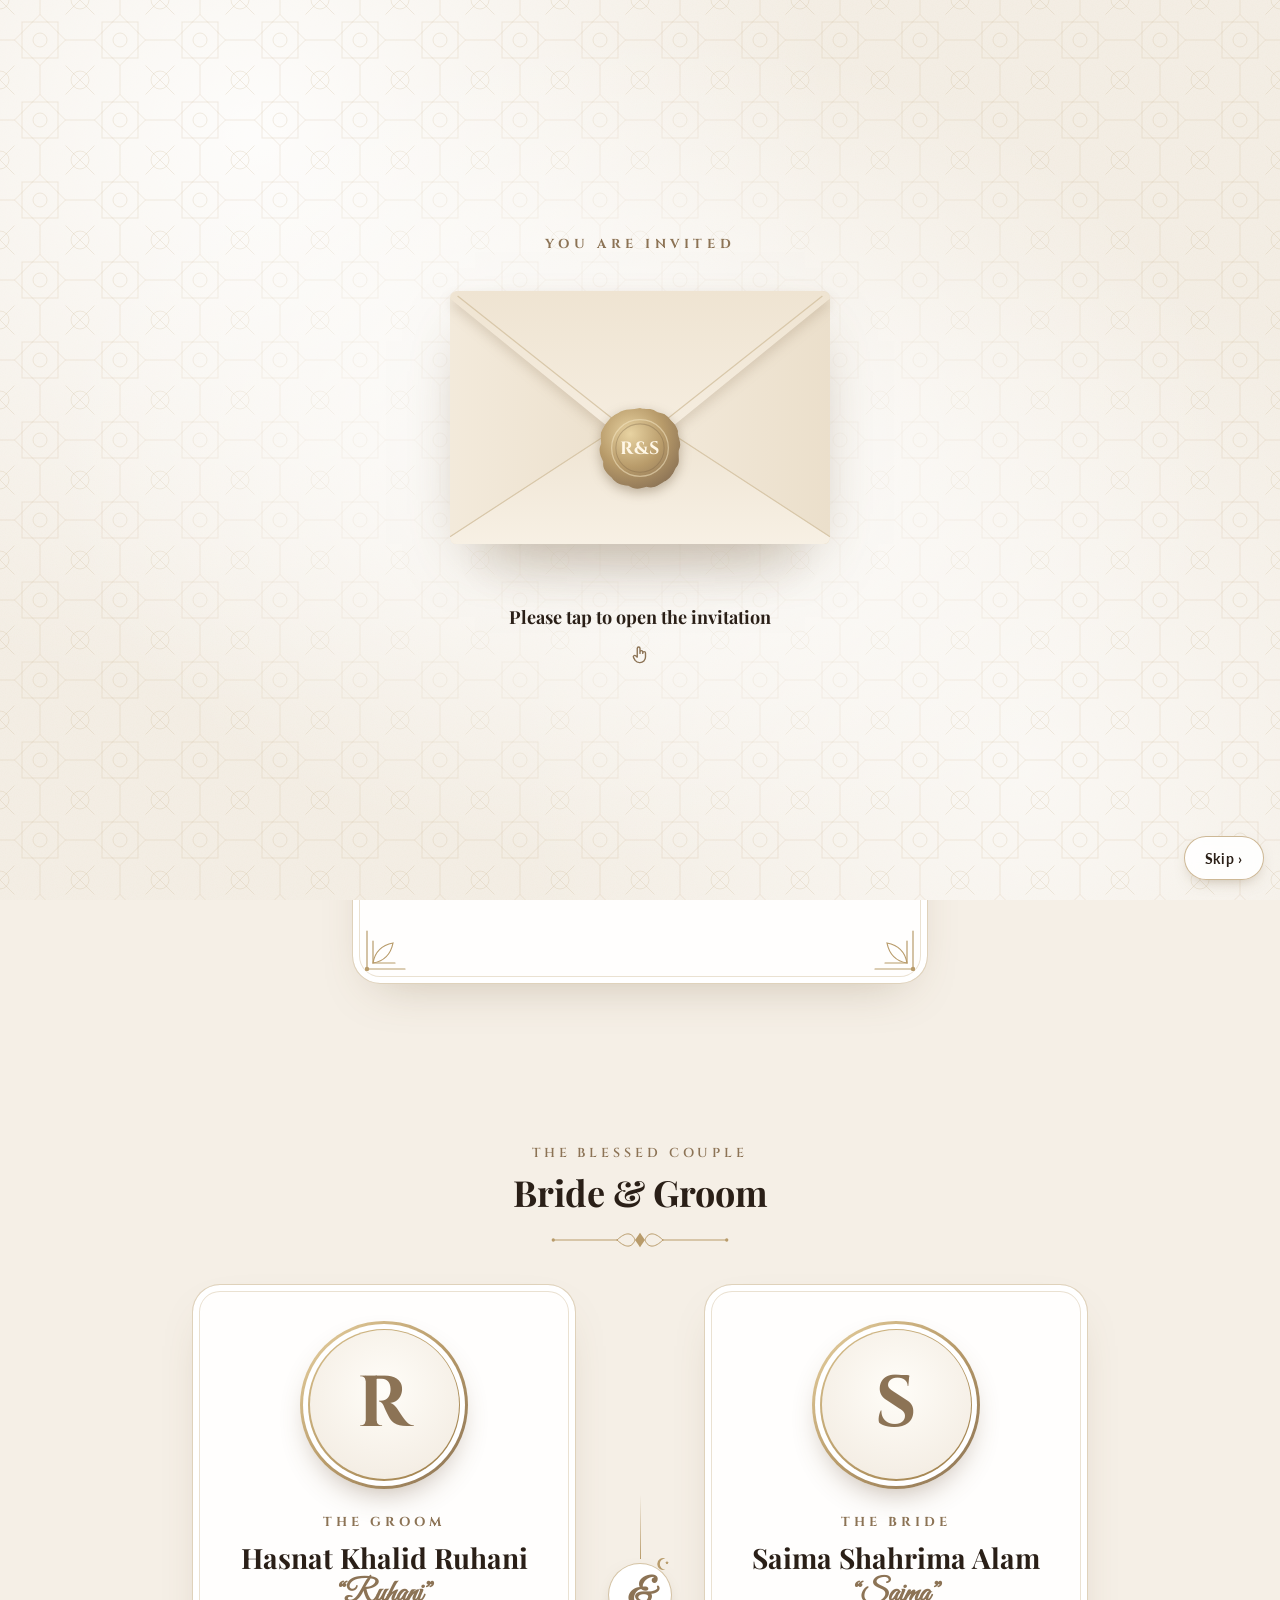
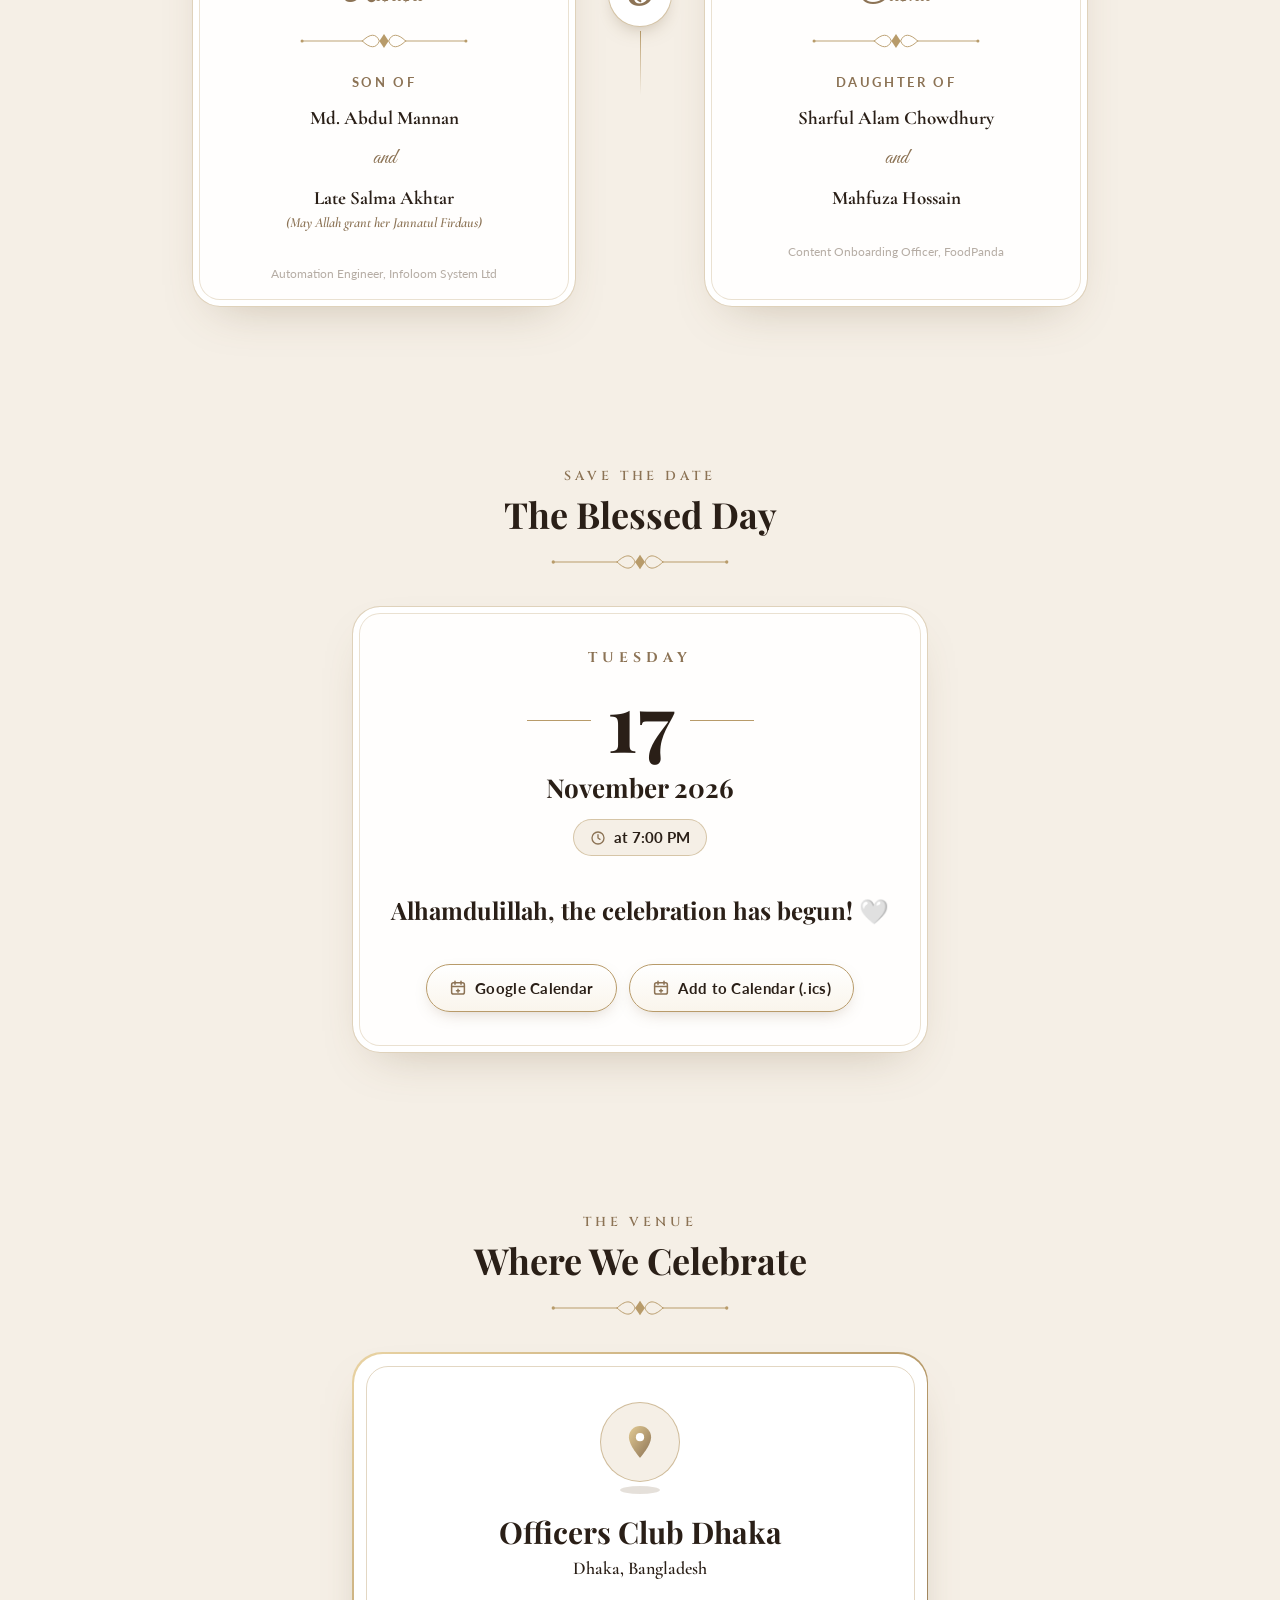
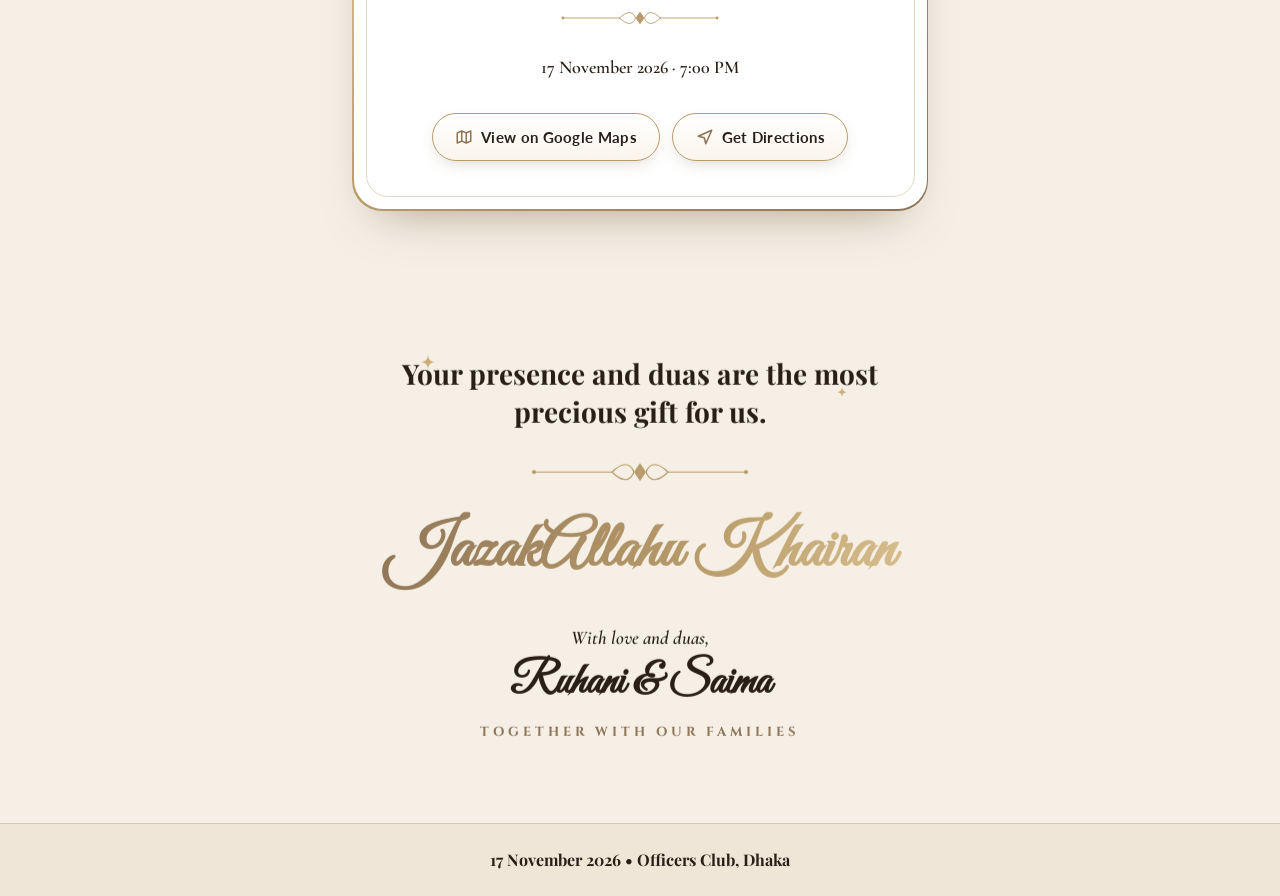
==== index.html @ ddc61010 "Ruhani & Saima wedding invitation (static build) Co-Authored-By: Devin AI <158243242+devin-ai-integr" ====
<!doctype html>
<html lang="en">
  <head>
    <meta charset="UTF-8" />
    <meta name="viewport" content="width=device-width, initial-scale=1.0, viewport-fit=cover" />
    <meta name="theme-color" content="#F5EFE6" />
    <title>Wedding Invitation | Ruhani &amp; Saima</title>
    <meta name="description" content="You are cordially invited to our wedding on 17 November 2026" />
    <meta property="og:type" content="website" />
    <meta property="og:title" content="Wedding Invitation | Ruhani &amp; Saima" />
    <meta property="og:description" content="You are cordially invited to our wedding on 17 November 2026" />
    <meta property="og:image" content="https://raw.githack.com/ruhaniofficial10051-vai/learning_Django/wedding-invitation/og-image.png" />
    <meta property="og:image:width" content="1200" />
    <meta property="og:image:height" content="630" />
    <meta name="twitter:card" content="summary_large_image" />
    <meta name="twitter:title" content="Wedding Invitation | Ruhani &amp; Saima" />
    <meta name="twitter:description" content="You are cordially invited to our wedding on 17 November 2026" />
    <meta name="twitter:image" content="https://raw.githack.com/ruhaniofficial10051-vai/learning_Django/wedding-invitation/og-image.png" />
    <link rel="icon" href="./favicon.svg" type="image/svg+xml" />
    <link rel="preconnect" href="https://fonts.googleapis.com" />
    <link rel="preconnect" href="https://fonts.gstatic.com" crossorigin />
    <link
      href="https://fonts.googleapis.com/css2?family=Amiri:wght@700&family=Cinzel:wght@600;700&family=Cormorant+Garamond:ital,wght@0,500;0,600;0,700;1,500;1,600&family=Great+Vibes&family=Lato:wght@400;700&family=Playfair+Display:wght@600;700&display=swap"
      rel="stylesheet"
    />
    <script type="module" crossorigin src="./assets/index-KmFWfnPD.js"></script>
    <link rel="stylesheet" crossorigin href="./assets/index-CKlkuY1g.css">
  </head>
  <body>
    <div id="root"></div>
  </body>
</html>
---- assets/index-CKlkuY1g.css ----
*,:before,:after{--tw-border-spacing-x: 0;--tw-border-spacing-y: 0;--tw-translate-x: 0;--tw-translate-y: 0;--tw-rotate: 0;--tw-skew-x: 0;--tw-skew-y: 0;--tw-scale-x: 1;--tw-scale-y: 1;--tw-pan-x: ;--tw-pan-y: ;--tw-pinch-zoom: ;--tw-scroll-snap-strictness: proximity;--tw-gradient-from-position: ;--tw-gradient-via-position: ;--tw-gradient-to-position: ;--tw-ordinal: ;--tw-slashed-zero: ;--tw-numeric-figure: ;--tw-numeric-spacing: ;--tw-numeric-fraction: ;--tw-ring-inset: ;--tw-ring-offset-width: 0px;--tw-ring-offset-color: #fff;--tw-ring-color: rgb(59 130 246 / .5);--tw-ring-offset-shadow: 0 0 #0000;--tw-ring-shadow: 0 0 #0000;--tw-shadow: 0 0 #0000;--tw-shadow-colored: 0 0 #0000;--tw-blur: ;--tw-brightness: ;--tw-contrast: ;--tw-grayscale: ;--tw-hue-rotate: ;--tw-invert: ;--tw-saturate: ;--tw-sepia: ;--tw-drop-shadow: ;--tw-backdrop-blur: ;--tw-backdrop-brightness: ;--tw-backdrop-contrast: ;--tw-backdrop-grayscale: ;--tw-backdrop-hue-rotate: ;--tw-backdrop-invert: ;--tw-backdrop-opacity: ;--tw-backdrop-saturate: ;--tw-backdrop-sepia: ;--tw-contain-size: ;--tw-contain-layout: ;--tw-contain-paint: ;--tw-contain-style: }::backdrop{--tw-border-spacing-x: 0;--tw-border-spacing-y: 0;--tw-translate-x: 0;--tw-translate-y: 0;--tw-rotate: 0;--tw-skew-x: 0;--tw-skew-y: 0;--tw-scale-x: 1;--tw-scale-y: 1;--tw-pan-x: ;--tw-pan-y: ;--tw-pinch-zoom: ;--tw-scroll-snap-strictness: proximity;--tw-gradient-from-position: ;--tw-gradient-via-position: ;--tw-gradient-to-position: ;--tw-ordinal: ;--tw-slashed-zero: ;--tw-numeric-figure: ;--tw-numeric-spacing: ;--tw-numeric-fraction: ;--tw-ring-inset: ;--tw-ring-offset-width: 0px;--tw-ring-offset-color: #fff;--tw-ring-color: rgb(59 130 246 / .5);--tw-ring-offset-shadow: 0 0 #0000;--tw-ring-shadow: 0 0 #0000;--tw-shadow: 0 0 #0000;--tw-shadow-colored: 0 0 #0000;--tw-blur: ;--tw-brightness: ;--tw-contrast: ;--tw-grayscale: ;--tw-hue-rotate: ;--tw-invert: ;--tw-saturate: ;--tw-sepia: ;--tw-drop-shadow: ;--tw-backdrop-blur: ;--tw-backdrop-brightness: ;--tw-backdrop-contrast: ;--tw-backdrop-grayscale: ;--tw-backdrop-hue-rotate: ;--tw-backdrop-invert: ;--tw-backdrop-opacity: ;--tw-backdrop-saturate: ;--tw-backdrop-sepia: ;--tw-contain-size: ;--tw-contain-layout: ;--tw-contain-paint: ;--tw-contain-style: }*,:before,:after{box-sizing:border-box;border-width:0;border-style:solid;border-color:#e5e7eb}:before,:after{--tw-content: ""}html,:host{line-height:1.5;-webkit-text-size-adjust:100%;-moz-tab-size:4;-o-tab-size:4;tab-size:4;font-family:Lato,sans-serif;font-feature-settings:normal;font-variation-settings:normal;-webkit-tap-highlight-color:transparent}body{margin:0;line-height:inherit}hr{height:0;color:inherit;border-top-width:1px}abbr:where([title]){-webkit-text-decoration:underline dotted;text-decoration:underline dotted}h1,h2,h3,h4,h5,h6{font-size:inherit;font-weight:inherit}a{color:inherit;text-decoration:inherit}b,strong{font-weight:bolder}code,kbd,samp,pre{font-family:ui-monospace,SFMono-Regular,Menlo,Monaco,Consolas,Liberation Mono,Courier New,monospace;font-feature-settings:normal;font-variation-settings:normal;font-size:1em}small{font-size:80%}sub,sup{font-size:75%;line-height:0;position:relative;vertical-align:baseline}sub{bottom:-.25em}sup{top:-.5em}table{text-indent:0;border-color:inherit;border-collapse:collapse}button,input,optgroup,select,textarea{font-family:inherit;font-feature-settings:inherit;font-variation-settings:inherit;font-size:100%;font-weight:inherit;line-height:inherit;letter-spacing:inherit;color:inherit;margin:0;padding:0}button,select{text-transform:none}button,input:where([type=button]),input:where([type=reset]),input:where([type=submit]){-webkit-appearance:button;background-color:transparent;background-image:none}:-moz-focusring{outline:auto}:-moz-ui-invalid{box-shadow:none}progress{vertical-align:baseline}::-webkit-inner-spin-button,::-webkit-outer-spin-button{height:auto}[type=search]{-webkit-appearance:textfield;outline-offset:-2px}::-webkit-search-decoration{-webkit-appearance:none}::-webkit-file-upload-button{-webkit-appearance:button;font:inherit}summary{display:list-item}blockquote,dl,dd,h1,h2,h3,h4,h5,h6,hr,figure,p,pre{margin:0}fieldset{margin:0;padding:0}legend{padding:0}ol,ul,menu{list-style:none;margin:0;padding:0}dialog{padding:0}textarea{resize:vertical}input::-moz-placeholder,textarea::-moz-placeholder{opacity:1;color:#9ca3af}input::placeholder,textarea::placeholder{opacity:1;color:#9ca3af}button,[role=button]{cursor:pointer}:disabled{cursor:default}img,svg,video,canvas,audio,iframe,embed,object{display:block;vertical-align:middle}img,video{max-width:100%;height:auto}[hidden]:where(:not([hidden=until-found])){display:none}.pointer-events-none{pointer-events:none}.fixed{position:fixed}.absolute{position:absolute}.relative{position:relative}.inset-0{top:0;right:0;bottom:0;left:0}.inset-2{top:.5rem;right:.5rem;bottom:.5rem;left:.5rem}.inset-3{top:.75rem;right:.75rem;bottom:.75rem;left:.75rem}.inset-x-0{left:0;right:0}.-bottom-6{bottom:-1.5rem}.-top-2{top:-.5rem}.bottom-3{bottom:.75rem}.bottom-5{bottom:1.25rem}.left-0{left:0}.left-1\/2{left:50%}.left-3{left:.75rem}.left-\[12\%\]{left:12%}.left-\[6\%\]{left:6%}.left-\[8\%\]{left:8%}.right-0{right:0}.right-3{right:.75rem}.right-4{right:1rem}.right-\[14\%\]{right:14%}.right-\[6\%\]{right:6%}.right-\[8\%\]{right:8%}.top-0{top:0}.top-1\/2{top:50%}.top-3{top:.75rem}.top-4{top:1rem}.top-8{top:2rem}.top-\[30px\]{top:30px}.top-\[42\%\]{top:42%}.top-\[6\%\]{top:6%}.top-\[62\%\]{top:62%}.-z-10{z-index:-10}.z-\[2\]{z-index:2}.z-\[3\]{z-index:3}.z-\[60\]{z-index:60}.z-\[65\]{z-index:65}.z-\[70\]{z-index:70}.z-\[80\]{z-index:80}.z-\[90\]{z-index:90}.mx-auto{margin-left:auto;margin-right:auto}.my-5{margin-top:1.25rem;margin-bottom:1.25rem}.my-6{margin-top:1.5rem;margin-bottom:1.5rem}.my-7{margin-top:1.75rem;margin-bottom:1.75rem}.mb-10{margin-bottom:2.5rem}.mb-2{margin-bottom:.5rem}.mb-3{margin-bottom:.75rem}.mb-8{margin-bottom:2rem}.mt-0\.5{margin-top:.125rem}.mt-1{margin-top:.25rem}.mt-10{margin-top:2.5rem}.mt-14{margin-top:3.5rem}.mt-2{margin-top:.5rem}.mt-3{margin-top:.75rem}.mt-4{margin-top:1rem}.mt-5{margin-top:1.25rem}.mt-6{margin-top:1.5rem}.mt-8{margin-top:2rem}.mt-9{margin-top:2.25rem}.block{display:block}.inline-block{display:inline-block}.flex{display:flex}.inline-flex{display:inline-flex}.grid{display:grid}.hidden{display:none}.h-12{height:3rem}.h-16{height:4rem}.h-2{height:.5rem}.h-20{height:5rem}.h-6{height:1.5rem}.h-8{height:2rem}.h-\[150px\]{height:150px}.h-\[168px\]{height:168px}.h-\[2px\]{height:2px}.h-\[30px\]{height:30px}.h-\[34px\]{height:34px}.h-\[400vh\]{height:400vh}.h-\[62\%\]{height:62%}.h-\[72px\]{height:72px}.h-\[74px\]{height:74px}.h-\[88\%\]{height:88%}.h-full{height:100%}.h-px{height:1px}.min-h-\[100svh\]{min-height:100svh}.min-h-\[44px\]{min-height:44px}.w-1\/2{width:50%}.w-10{width:2.5rem}.w-12{width:3rem}.w-16{width:4rem}.w-20{width:5rem}.w-\[168px\]{width:168px}.w-\[2px\]{width:2px}.w-\[44px\]{width:44px}.w-\[68px\]{width:68px}.w-\[74px\]{width:74px}.w-\[min\(86vw\,380px\)\]{width:min(86vw,380px)}.w-fit{width:-moz-fit-content;width:fit-content}.w-full{width:100%}.w-px{width:1px}.max-w-4xl{max-width:56rem}.max-w-sm{max-width:24rem}.max-w-xl{max-width:36rem}.-translate-x-1\/2{--tw-translate-x: -50%;transform:translate(var(--tw-translate-x),var(--tw-translate-y)) rotate(var(--tw-rotate)) skew(var(--tw-skew-x)) skewY(var(--tw-skew-y)) scaleX(var(--tw-scale-x)) scaleY(var(--tw-scale-y))}.-translate-y-1\/2{--tw-translate-y: -50%;transform:translate(var(--tw-translate-x),var(--tw-translate-y)) rotate(var(--tw-rotate)) skew(var(--tw-skew-x)) skewY(var(--tw-skew-y)) scaleX(var(--tw-scale-x)) scaleY(var(--tw-scale-y))}.-rotate-90{--tw-rotate: -90deg;transform:translate(var(--tw-translate-x),var(--tw-translate-y)) rotate(var(--tw-rotate)) skew(var(--tw-skew-x)) skewY(var(--tw-skew-y)) scaleX(var(--tw-scale-x)) scaleY(var(--tw-scale-y))}.rotate-180{--tw-rotate: 180deg;transform:translate(var(--tw-translate-x),var(--tw-translate-y)) rotate(var(--tw-rotate)) skew(var(--tw-skew-x)) skewY(var(--tw-skew-y)) scaleX(var(--tw-scale-x)) scaleY(var(--tw-scale-y))}.rotate-90{--tw-rotate: 90deg;transform:translate(var(--tw-translate-x),var(--tw-translate-y)) rotate(var(--tw-rotate)) skew(var(--tw-skew-x)) skewY(var(--tw-skew-y)) scaleX(var(--tw-scale-x)) scaleY(var(--tw-scale-y))}.transform{transform:translate(var(--tw-translate-x),var(--tw-translate-y)) rotate(var(--tw-rotate)) skew(var(--tw-skew-x)) skewY(var(--tw-skew-y)) scaleX(var(--tw-scale-x)) scaleY(var(--tw-scale-y))}.cursor-pointer{cursor:pointer}.flex-col{flex-direction:column}.flex-wrap{flex-wrap:wrap}.place-items-center{place-items:center}.items-start{align-items:flex-start}.items-center{align-items:center}.justify-center{justify-content:center}.gap-1{gap:.25rem}.gap-2{gap:.5rem}.gap-2\.5{gap:.625rem}.gap-3{gap:.75rem}.gap-4{gap:1rem}.gap-8{gap:2rem}.space-y-1>:not([hidden])~:not([hidden]){--tw-space-y-reverse: 0;margin-top:calc(.25rem * calc(1 - var(--tw-space-y-reverse)));margin-bottom:calc(.25rem * var(--tw-space-y-reverse))}.space-y-3>:not([hidden])~:not([hidden]){--tw-space-y-reverse: 0;margin-top:calc(.75rem * calc(1 - var(--tw-space-y-reverse)));margin-bottom:calc(.75rem * var(--tw-space-y-reverse))}.overflow-hidden{overflow:hidden}.rounded{border-radius:.25rem}.rounded-2xl{border-radius:1rem}.rounded-\[10px\]{border-radius:10px}.rounded-\[22px\]{border-radius:22px}.rounded-\[28px\]{border-radius:28px}.rounded-\[29px\]{border-radius:29px}.rounded-\[30px\]{border-radius:30px}.rounded-\[50\%\]{border-radius:50%}.rounded-full{border-radius:9999px}.rounded-md{border-radius:.375rem}.border{border-width:1px}.border-2{border-width:2px}.border-\[1\.5px\]{border-width:1.5px}.border-t{border-top-width:1px}.border-\[\#E3D5BC\]{--tw-border-opacity: 1;border-color:rgb(227 213 188 / var(--tw-border-opacity, 1))}.border-gold{--tw-border-opacity: 1;border-color:rgb(184 155 106 / var(--tw-border-opacity, 1))}.border-gold\/40{border-color:#b89b6a66}.border-gold\/50{border-color:#b89b6a80}.border-gold\/60{border-color:#b89b6a99}.border-gold\/70{border-color:#b89b6ab3}.bg-\[rgba\(110\,85\,50\,\.18\)\]{background-color:#6e55322e}.bg-\[rgba\(110\,85\,50\,\.22\)\]{background-color:#6e553238}.bg-\[rgba\(110\,85\,50\,\.25\)\]{background-color:#6e553240}.bg-cream{--tw-bg-opacity: 1;background-color:rgb(245 239 230 / var(--tw-bg-opacity, 1))}.bg-gold{--tw-bg-opacity: 1;background-color:rgb(184 155 106 / var(--tw-bg-opacity, 1))}.bg-gold\/25{background-color:#b89b6a40}.bg-gold\/70{background-color:#b89b6ab3}.bg-sand{--tw-bg-opacity: 1;background-color:rgb(239 230 216 / var(--tw-bg-opacity, 1))}.bg-white{--tw-bg-opacity: 1;background-color:rgb(255 255 255 / var(--tw-bg-opacity, 1))}.bg-white\/90{background-color:#ffffffe6}.bg-\[radial-gradient\(circle_at_50\%_40\%\,\#FFFDF8_0\%\,\#F5EFE6_70\%\,\#EFE6D8_100\%\)\]{background-image:radial-gradient(circle at 50% 40%,#fffdf8,#f5efe6 70%,#efe6d8)}.bg-\[radial-gradient\(ellipse_at_center\,rgba\(255\,255\,255\,\.75\)_0\%\,rgba\(255\,255\,255\,0\)_70\%\)\]{background-image:radial-gradient(ellipse at center,#ffffffbf,#fff0 70%)}.bg-\[radial-gradient\(ellipse_at_center\,rgba\(255\,255\,255\,\.9\)_0\%\,rgba\(255\,255\,255\,0\)_65\%\)\]{background-image:radial-gradient(ellipse at center,#ffffffe6,#fff0 65%)}.bg-gradient-to-b{background-image:linear-gradient(to bottom,var(--tw-gradient-stops))}.bg-gradient-to-br{background-image:linear-gradient(to bottom right,var(--tw-gradient-stops))}.bg-gradient-to-t{background-image:linear-gradient(to top,var(--tw-gradient-stops))}.from-\[\#D9C18F\]{--tw-gradient-from: #D9C18F var(--tw-gradient-from-position);--tw-gradient-to: rgb(217 193 143 / 0) var(--tw-gradient-to-position);--tw-gradient-stops: var(--tw-gradient-from), var(--tw-gradient-to)}.from-\[\#E9D3A3\]{--tw-gradient-from: #E9D3A3 var(--tw-gradient-from-position);--tw-gradient-to: rgb(233 211 163 / 0) var(--tw-gradient-to-position);--tw-gradient-stops: var(--tw-gradient-from), var(--tw-gradient-to)}.from-\[\#E9DAC0\]{--tw-gradient-from: #E9DAC0 var(--tw-gradient-from-position);--tw-gradient-to: rgb(233 218 192 / 0) var(--tw-gradient-to-position);--tw-gradient-stops: var(--tw-gradient-from), var(--tw-gradient-to)}.from-\[\#EADFCD\]{--tw-gradient-from: #EADFCD var(--tw-gradient-from-position);--tw-gradient-to: rgb(234 223 205 / 0) var(--tw-gradient-to-position);--tw-gradient-stops: var(--tw-gradient-from), var(--tw-gradient-to)}.from-transparent{--tw-gradient-from: transparent var(--tw-gradient-from-position);--tw-gradient-to: rgb(0 0 0 / 0) var(--tw-gradient-to-position);--tw-gradient-stops: var(--tw-gradient-from), var(--tw-gradient-to)}.via-\[\#B89B6A\]{--tw-gradient-to: rgb(184 155 106 / 0) var(--tw-gradient-to-position);--tw-gradient-stops: var(--tw-gradient-from), #B89B6A var(--tw-gradient-via-position), var(--tw-gradient-to)}.to-\[\#8C7355\]{--tw-gradient-to: #8C7355 var(--tw-gradient-to-position)}.to-\[\#9C7C48\]{--tw-gradient-to: #9C7C48 var(--tw-gradient-to-position)}.to-\[\#E2D4BD\]{--tw-gradient-to: #E2D4BD var(--tw-gradient-to-position)}.to-\[\#F4EADA\]{--tw-gradient-to: #F4EADA var(--tw-gradient-to-position)}.to-gold{--tw-gradient-to: #B89B6A var(--tw-gradient-to-position)}.object-cover{-o-object-fit:cover;object-fit:cover}.p-\[1\.5px\]{padding:1.5px}.p-\[3px\]{padding:3px}.p-\[5px\]{padding:5px}.px-4{padding-left:1rem;padding-right:1rem}.px-5{padding-left:1.25rem;padding-right:1.25rem}.px-6{padding-left:1.5rem;padding-right:1.5rem}.py-1\.5{padding-top:.375rem;padding-bottom:.375rem}.py-10{padding-top:2.5rem;padding-bottom:2.5rem}.py-12{padding-top:3rem;padding-bottom:3rem}.py-20{padding-top:5rem;padding-bottom:5rem}.py-6{padding-top:1.5rem;padding-bottom:1.5rem}.pb-20{padding-bottom:5rem}.pb-6{padding-bottom:1.5rem}.pt-16{padding-top:4rem}.pt-9{padding-top:2.25rem}.text-center{text-align:center}.font-arabic{font-family:Amiri,Scheherazade New,serif}.font-body{font-family:Cormorant Garamond,serif}.font-cinzel{font-family:Cinzel,serif}.font-display{font-family:Playfair Display,serif}.font-sans{font-family:Lato,sans-serif}.font-script{font-family:Great Vibes,cursive}.text-\[10px\]{font-size:10px}.text-\[11\.5px\]{font-size:11.5px}.text-\[12px\]{font-size:12px}.text-\[13px\]{font-size:13px}.text-\[14px\]{font-size:14px}.text-\[15px\]{font-size:15px}.text-\[16px\]{font-size:16px}.text-\[17px\]{font-size:17px}.text-\[18px\]{font-size:18px}.text-\[19px\]{font-size:19px}.text-\[22px\]{font-size:22px}.text-\[24px\]{font-size:24px}.text-\[26px\]{font-size:26px}.text-\[28px\]{font-size:28px}.text-\[30px\]{font-size:30px}.text-\[32px\]{font-size:32px}.text-\[34px\]{font-size:34px}.text-\[40px\]{font-size:40px}.text-\[44px\]{font-size:44px}.text-\[56px\]{font-size:56px}.text-\[64px\]{font-size:64px}.text-\[72px\]{font-size:72px}.font-bold{font-weight:700}.font-normal{font-weight:400}.font-semibold{font-weight:600}.uppercase{text-transform:uppercase}.normal-case{text-transform:none}.italic{font-style:italic}.tabular-nums{--tw-numeric-spacing: tabular-nums;font-variant-numeric:var(--tw-ordinal) var(--tw-slashed-zero) var(--tw-numeric-figure) var(--tw-numeric-spacing) var(--tw-numeric-fraction)}.leading-\[1\.6\]{line-height:1.6}.leading-none{line-height:1}.leading-relaxed{line-height:1.625}.leading-snug{line-height:1.375}.leading-tight{line-height:1.25}.tracking-\[0\.18em\]{letter-spacing:.18em}.tracking-\[0\.25em\]{letter-spacing:.25em}.tracking-\[0\.2em\]{letter-spacing:.2em}.tracking-\[0\.35em\]{letter-spacing:.35em}.tracking-\[0\.3em\]{letter-spacing:.3em}.tracking-wider{letter-spacing:.05em}.text-\[\#7a6a5c\]{--tw-text-opacity: 1;color:rgb(122 106 92 / var(--tw-text-opacity, 1))}.text-ink{--tw-text-opacity: 1;color:rgb(42 31 23 / var(--tw-text-opacity, 1))}.text-taupe{--tw-text-opacity: 1;color:rgb(140 115 85 / var(--tw-text-opacity, 1))}.opacity-55{opacity:.55}.shadow{--tw-shadow: 0 1px 3px 0 rgb(0 0 0 / .1), 0 1px 2px -1px rgb(0 0 0 / .1);--tw-shadow-colored: 0 1px 3px 0 var(--tw-shadow-color), 0 1px 2px -1px var(--tw-shadow-color);box-shadow:var(--tw-ring-offset-shadow, 0 0 #0000),var(--tw-ring-shadow, 0 0 #0000),var(--tw-shadow)}.shadow-\[0_10px_24px_-12px_rgba\(110\,85\,50\,\.5\)\]{--tw-shadow: 0 10px 24px -12px rgba(110,85,50,.5);--tw-shadow-colored: 0 10px 24px -12px var(--tw-shadow-color);box-shadow:var(--tw-ring-offset-shadow, 0 0 #0000),var(--tw-ring-shadow, 0 0 #0000),var(--tw-shadow)}.shadow-\[0_14px_30px_-12px_rgba\(110\,85\,50\,\.45\)\]{--tw-shadow: 0 14px 30px -12px rgba(110,85,50,.45);--tw-shadow-colored: 0 14px 30px -12px var(--tw-shadow-color);box-shadow:var(--tw-ring-offset-shadow, 0 0 #0000),var(--tw-ring-shadow, 0 0 #0000),var(--tw-shadow)}.shadow-\[0_24px_50px_-28px_rgba\(110\,85\,50\,\.6\)\]{--tw-shadow: 0 24px 50px -28px rgba(110,85,50,.6);--tw-shadow-colored: 0 24px 50px -28px var(--tw-shadow-color);box-shadow:var(--tw-ring-offset-shadow, 0 0 #0000),var(--tw-ring-shadow, 0 0 #0000),var(--tw-shadow)}.shadow-\[0_25px_60px_-25px_rgba\(110\,85\,50\,\.5\)\]{--tw-shadow: 0 25px 60px -25px rgba(110,85,50,.5);--tw-shadow-colored: 0 25px 60px -25px var(--tw-shadow-color);box-shadow:var(--tw-ring-offset-shadow, 0 0 #0000),var(--tw-ring-shadow, 0 0 #0000),var(--tw-shadow)}.shadow-\[0_4px_10px_rgba\(110\,85\,50\,\.18\)\]{--tw-shadow: 0 4px 10px rgba(110,85,50,.18);--tw-shadow-colored: 0 4px 10px var(--tw-shadow-color);box-shadow:var(--tw-ring-offset-shadow, 0 0 #0000),var(--tw-ring-shadow, 0 0 #0000),var(--tw-shadow)}.shadow-\[0_6px_16px_-8px_rgba\(110\,85\,50\,\.5\)\]{--tw-shadow: 0 6px 16px -8px rgba(110,85,50,.5);--tw-shadow-colored: 0 6px 16px -8px var(--tw-shadow-color);box-shadow:var(--tw-ring-offset-shadow, 0 0 #0000),var(--tw-ring-shadow, 0 0 #0000),var(--tw-shadow)}.shadow-\[0_6px_18px_-6px_rgba\(110\,85\,50\,\.5\)\]{--tw-shadow: 0 6px 18px -6px rgba(110,85,50,.5);--tw-shadow-colored: 0 6px 18px -6px var(--tw-shadow-color);box-shadow:var(--tw-ring-offset-shadow, 0 0 #0000),var(--tw-ring-shadow, 0 0 #0000),var(--tw-shadow)}.shadow-\[0_8px_20px_-10px_rgba\(110\,85\,50\,\.5\)\]{--tw-shadow: 0 8px 20px -10px rgba(110,85,50,.5);--tw-shadow-colored: 0 8px 20px -10px var(--tw-shadow-color);box-shadow:var(--tw-ring-offset-shadow, 0 0 #0000),var(--tw-ring-shadow, 0 0 #0000),var(--tw-shadow)}.outline-none{outline:2px solid transparent;outline-offset:2px}.blur-xl{--tw-blur: blur(24px);filter:var(--tw-blur) var(--tw-brightness) var(--tw-contrast) var(--tw-grayscale) var(--tw-hue-rotate) var(--tw-invert) var(--tw-saturate) var(--tw-sepia) var(--tw-drop-shadow)}.drop-shadow-\[0_4px_6px_rgba\(90\,65\,35\,\.35\)\]{--tw-drop-shadow: drop-shadow(0 4px 6px rgba(90,65,35,.35));filter:var(--tw-blur) var(--tw-brightness) var(--tw-contrast) var(--tw-grayscale) var(--tw-hue-rotate) var(--tw-invert) var(--tw-saturate) var(--tw-sepia) var(--tw-drop-shadow)}.drop-shadow-\[0_6px_6px_rgba\(110\,85\,50\,\.18\)\]{--tw-drop-shadow: drop-shadow(0 6px 6px rgba(110,85,50,.18));filter:var(--tw-blur) var(--tw-brightness) var(--tw-contrast) var(--tw-grayscale) var(--tw-hue-rotate) var(--tw-invert) var(--tw-saturate) var(--tw-sepia) var(--tw-drop-shadow)}.backdrop-blur{--tw-backdrop-blur: blur(8px);-webkit-backdrop-filter:var(--tw-backdrop-blur) var(--tw-backdrop-brightness) var(--tw-backdrop-contrast) var(--tw-backdrop-grayscale) var(--tw-backdrop-hue-rotate) var(--tw-backdrop-invert) var(--tw-backdrop-opacity) var(--tw-backdrop-saturate) var(--tw-backdrop-sepia);backdrop-filter:var(--tw-backdrop-blur) var(--tw-backdrop-brightness) var(--tw-backdrop-contrast) var(--tw-backdrop-grayscale) var(--tw-backdrop-hue-rotate) var(--tw-backdrop-invert) var(--tw-backdrop-opacity) var(--tw-backdrop-saturate) var(--tw-backdrop-sepia)}.transition{transition-property:color,background-color,border-color,text-decoration-color,fill,stroke,opacity,box-shadow,transform,filter,backdrop-filter;transition-timing-function:cubic-bezier(.4,0,.2,1);transition-duration:.15s}.will-change-transform{will-change:transform}:root{--cream: #f5efe6;--sand: #efe6d8;--gold: #b89b6a;--taupe: #8c7355;--ink: #2a1f17}html{-webkit-text-size-adjust:100%;scroll-behavior:smooth}body{margin:0;background:var(--cream);color:var(--ink);font-family:Cormorant Garamond,serif;font-weight:600;font-size:18px;-webkit-font-smoothing:antialiased;-webkit-tap-highlight-color:transparent;overflow-x:hidden}body.locked{overflow:hidden;touch-action:none}.paper{background-color:var(--cream);background-image:radial-gradient(circle at 20% 15%,rgba(255,255,255,.85),transparent 45%),radial-gradient(circle at 80% 85%,rgba(255,255,255,.6),transparent 40%),url("data:image/svg+xml,%3Csvg xmlns='http://www.w3.org/2000/svg' width='160' height='160'%3E%3Cfilter id='n'%3E%3CfeTurbulence type='fractalNoise' baseFrequency='.9' numOctaves='2' stitchTiles='stitch'/%3E%3CfeColorMatrix values='0 0 0 0 .55 0 0 0 0 .45 0 0 0 0 .33 0 0 0 .07 0'/%3E%3C/filter%3E%3Crect width='100%25' height='100%25' filter='url(%23n)'/%3E%3C/svg%3E")}.gold-text{background:linear-gradient(100deg,#8c7355,#b89b6a 30%,#d9c18f,#b89b6a 70%,#8c7355);background-size:200% auto;-webkit-background-clip:text;background-clip:text;color:transparent;animation:goldSweep 6s linear infinite}@keyframes goldSweep{to{background-position:-200% center}}.seal-shimmer{overflow:hidden}.seal-shimmer:after{content:"";position:absolute;top:-20%;right:-20%;bottom:-20%;left:-20%;background:linear-gradient(115deg,transparent 35%,rgba(255,248,225,.75) 50%,transparent 65%);transform:translate(-120%);animation:sealShine 3.2s ease-in-out infinite}@keyframes sealShine{0%,40%{transform:translate(-120%)}80%,to{transform:translate(120%)}}.pulse-text{animation:pulseText 2.2s ease-in-out infinite}@keyframes pulseText{0%,to{opacity:.78;transform:scale(.98)}50%{opacity:1;transform:scale(1)}}.music-ring{animation:ring 2s ease-out infinite}@keyframes ring{0%{transform:scale(1);opacity:.7}to{transform:scale(1.65);opacity:0}}.fall{position:absolute;top:-8vh;animation-name:fall;animation-timing-function:linear;animation-fill-mode:forwards;will-change:transform,opacity}@keyframes fall{0%{transform:translateZ(0) rotate(0);opacity:0}10%{opacity:1}85%{opacity:.9}to{transform:translate3d(var(--drift, 30px),118vh,0) rotate(var(--spin, 360deg));opacity:0}}.avatar-float{animation:avatarFloat 4.6s ease-in-out infinite;will-change:transform}@keyframes avatarFloat{0%,to{transform:translateY(0)}50%{transform:translateY(-7px)}}.avatar-breathe{animation:breathe 4s ease-in-out infinite;transform-origin:50% 60%}@keyframes breathe{0%,to{transform:scale(1)}50%{transform:scale(1.03)}}.avatar-glow{animation:glow 3.6s ease-in-out infinite}@keyframes glow{0%,to{opacity:.35;transform:scale(.98)}50%{opacity:.8;transform:scale(1.03)}}.avatar-sweep{animation:sweep 4.5s linear infinite}@keyframes sweep{to{transform:rotate(360deg)}}.ring-mask{-webkit-mask:radial-gradient(circle,transparent 0 calc(50% - 9px),#000 calc(50% - 8px) 50%,transparent calc(50% + 1px));mask:radial-gradient(circle,transparent 0 calc(50% - 9px),#000 calc(50% - 8px) 50%,transparent calc(50% + 1px))}.twinkle{animation:twinkle 2.6s ease-in-out infinite}@keyframes twinkle{0%,to{opacity:0;transform:scale(.4) rotate(0)}50%{opacity:1;transform:scale(1) rotate(45deg)}}.float-soft{animation:floatSoft 6s ease-in-out infinite}@keyframes floatSoft{0%,to{transform:translateY(0) rotate(0)}50%{transform:translateY(-10px) rotate(3deg)}}.curtain{background:linear-gradient(180deg,#ffffff59,#fff0 30%,#785a3214),repeating-linear-gradient(90deg,#eadbc2,#f7efe2 14px,#fbf6ec 22px,#efe2cc 34px,#dfcdaf 44px,#eadbc2 52px)}.curtain-left{box-shadow:inset -18px 0 30px -12px #6e553259}.curtain-right{box-shadow:inset 18px 0 30px -12px #6e553259}.btn-gold{display:inline-flex;align-items:center;justify-content:center;gap:.5rem;min-height:48px;padding:.7rem 1.4rem;border-radius:9999px;border:1.5px solid var(--gold);background:linear-gradient(180deg,#fff,#faf5ec);color:var(--ink);font-family:Lato,sans-serif;font-weight:700;font-size:15px;letter-spacing:.02em;box-shadow:0 6px 18px -8px #8c735573;transition:transform .25s ease,box-shadow .25s ease,background .25s ease}.btn-gold:hover{transform:translateY(-2px);box-shadow:0 10px 24px -8px #8c73558c;background:#fff}.btn-gold:active{transform:translateY(0) scale(.97)}.btn-gold:focus-visible{outline:2px solid var(--taupe);outline-offset:3px}.card-white{background:#ffffffeb;border:1px solid rgba(184,155,106,.45);box-shadow:0 20px 50px -25px #6e553259,inset 0 0 0 6px #fff,inset 0 0 0 7px #b89b6a4d}@media (prefers-reduced-motion: reduce){*,*:before,*:after{animation:none!important;transition-duration:.01ms!important;scroll-behavior:auto!important}}@media (min-width: 640px){.sm\:h-24{height:6rem}.sm\:h-\[84px\]{height:84px}.sm\:w-16{width:4rem}.sm\:w-24{width:6rem}.sm\:w-\[84px\]{width:84px}.sm\:w-auto{width:auto}.sm\:flex-row{flex-direction:row}.sm\:gap-4{gap:1rem}.sm\:px-10{padding-left:2.5rem;padding-right:2.5rem}.sm\:text-3xl{font-size:1.875rem;line-height:2.25rem}.sm\:text-4xl{font-size:2.25rem;line-height:2.5rem}.sm\:text-5xl{font-size:3rem;line-height:1}.sm\:text-\[28px\]{font-size:28px}.sm\:text-\[42px\]{font-size:42px}.sm\:text-\[64px\]{font-size:64px}.sm\:text-\[80px\]{font-size:80px}}@media (min-width: 768px){.md\:h-16{height:4rem}.md\:flex-row{flex-direction:row}.md\:items-stretch{align-items:stretch}.md\:justify-center{justify-content:center}.md\:gap-6{gap:1.5rem}.md\:px-2{padding-left:.5rem;padding-right:.5rem}}
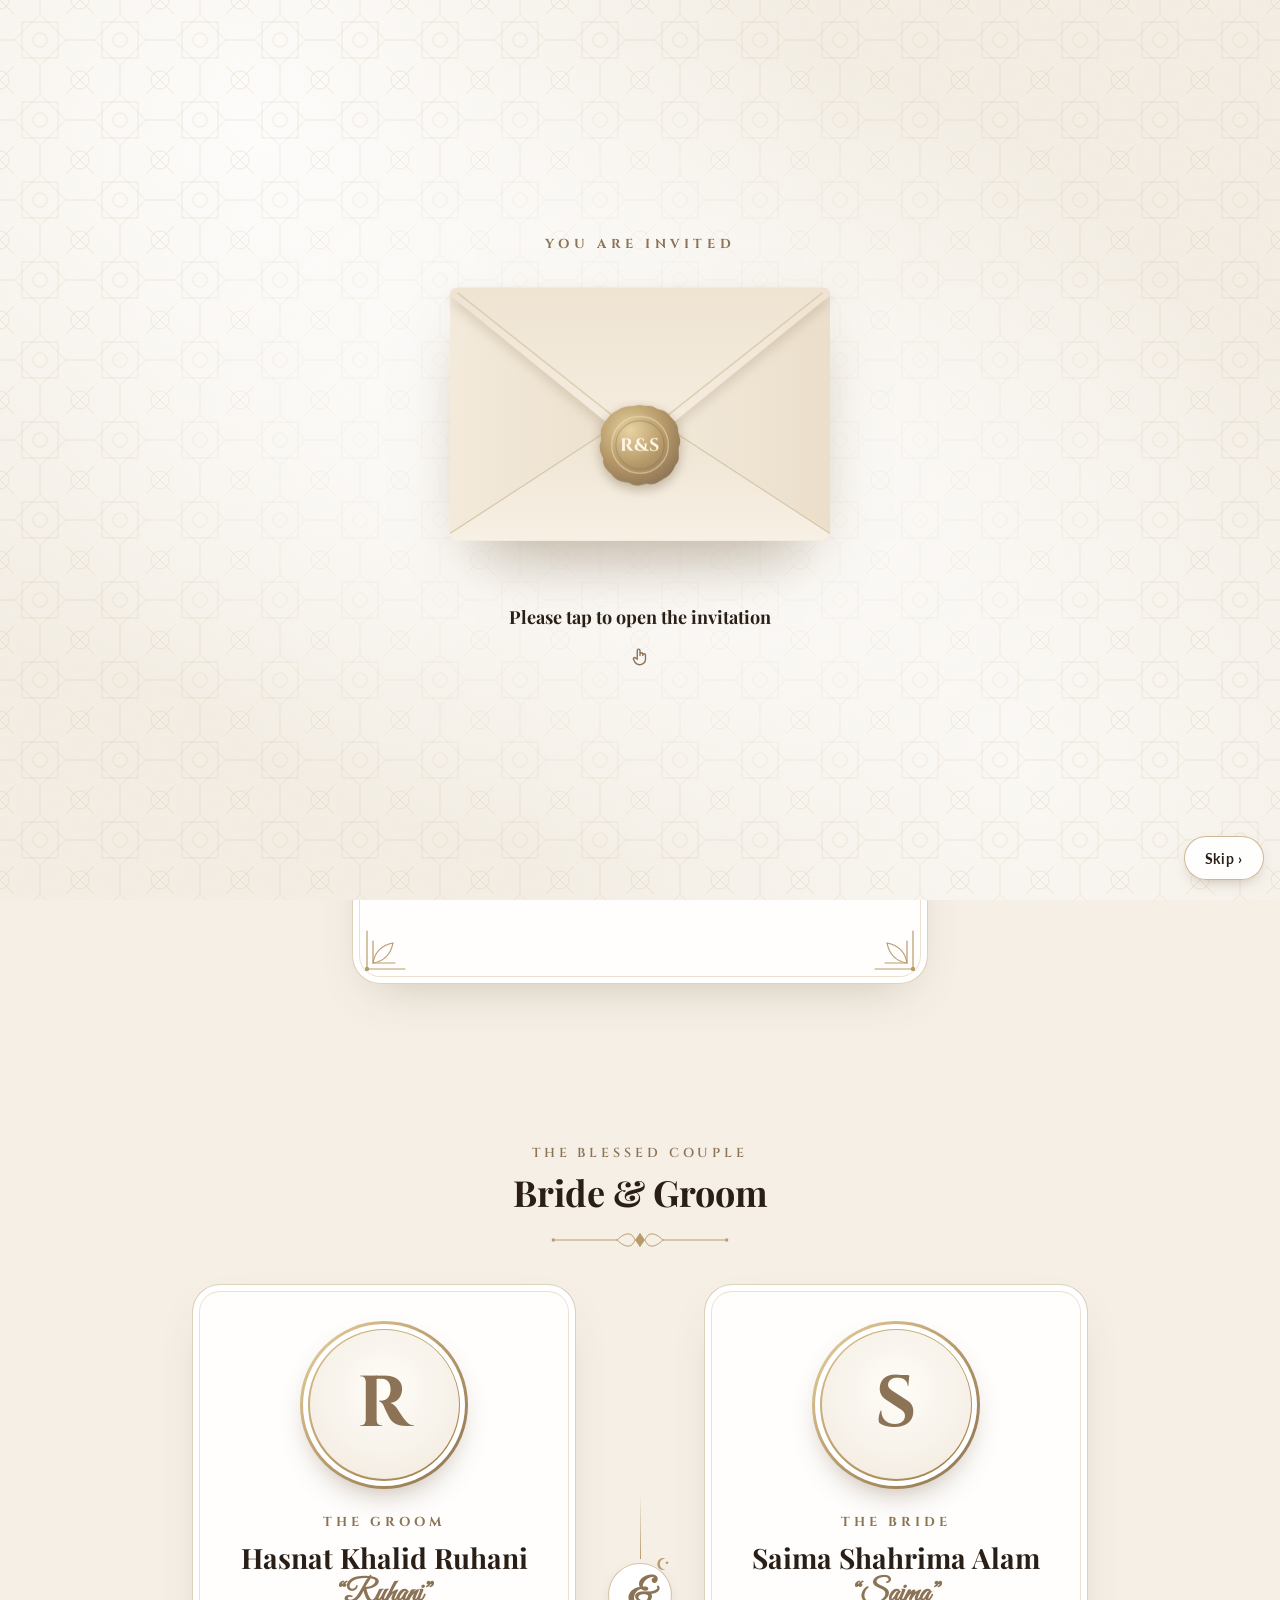
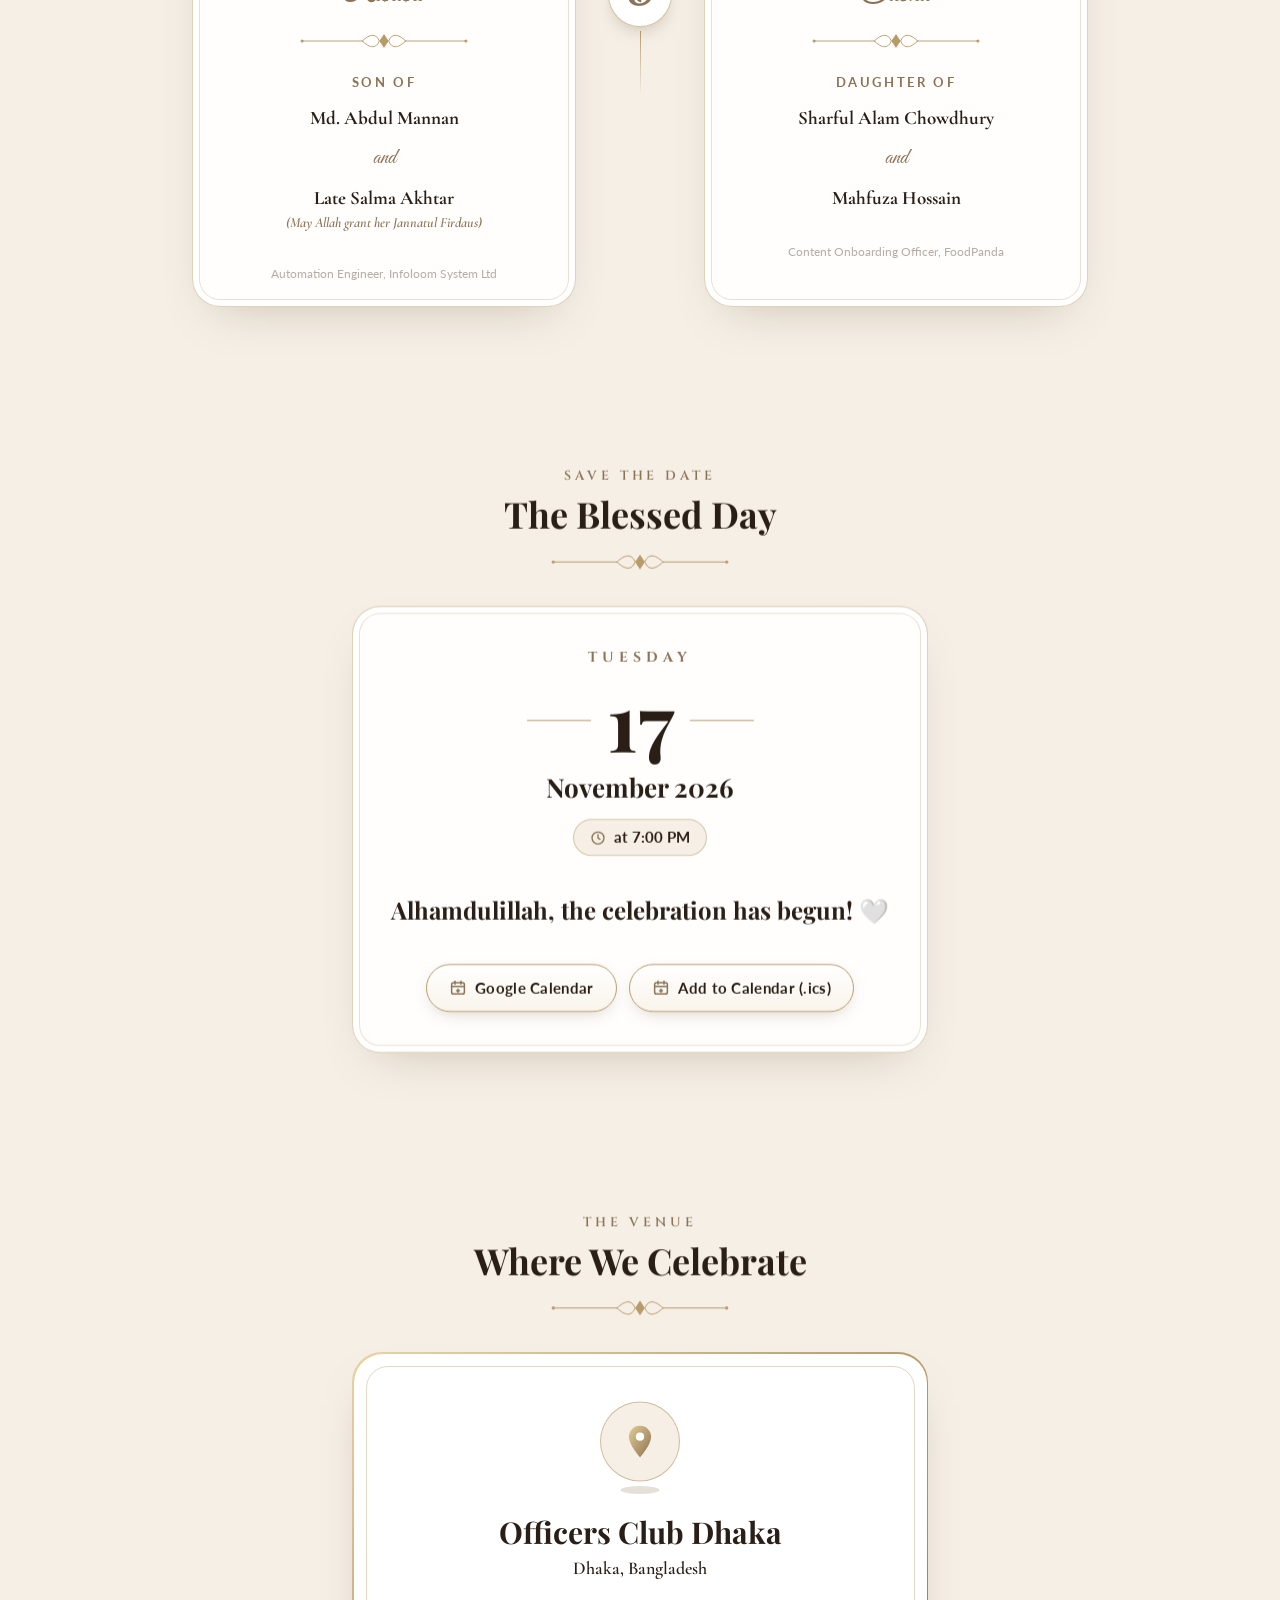
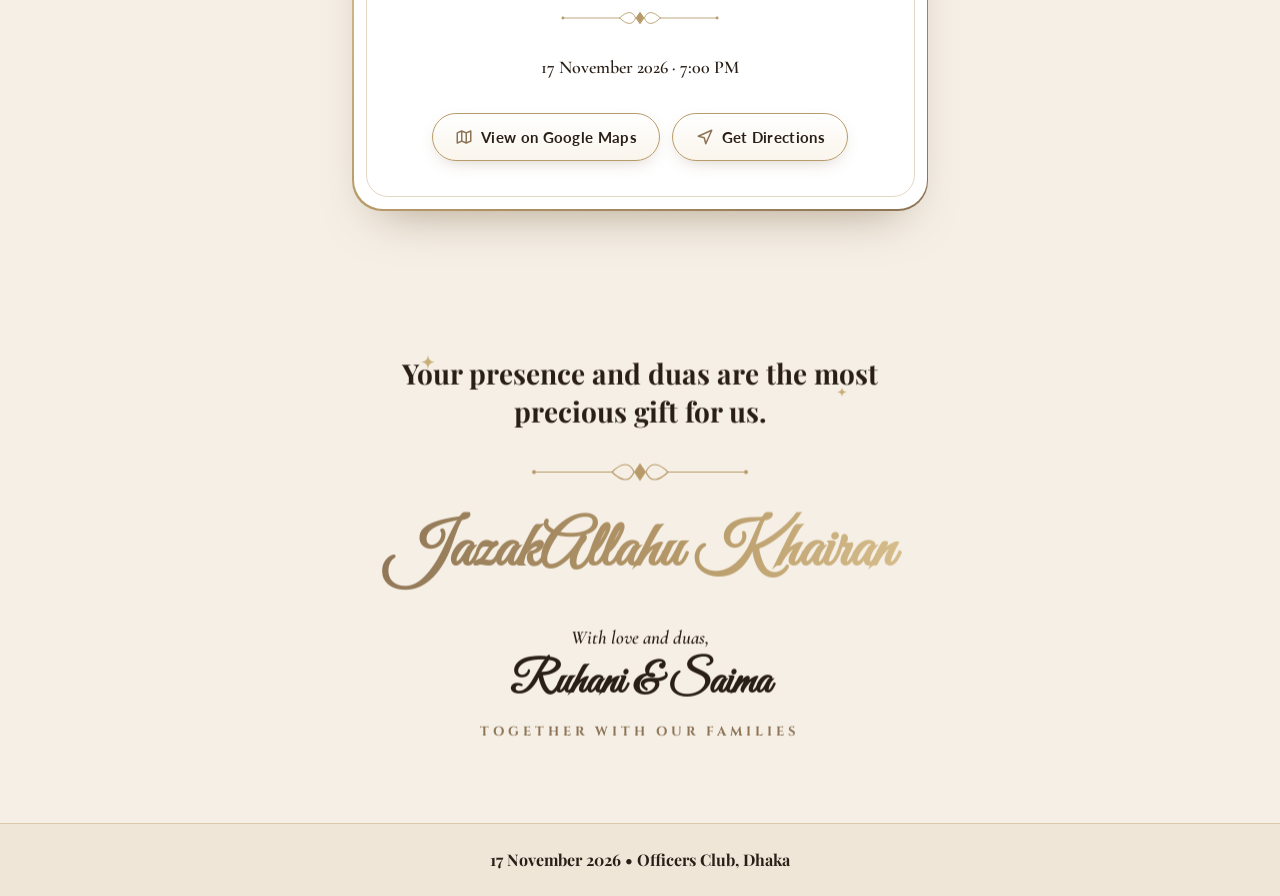
==== commit e202bbdf: "Point social preview at GitHub Pages URL Co-Authored-By: Devin AI <158243242+devin-ai-integration[bo" ====
--- a/index.html
+++ b/index.html
@@ -9,13 +9,14 @@
     <meta property="og:type" content="website" />
     <meta property="og:title" content="Wedding Invitation | Ruhani &amp; Saima" />
     <meta property="og:description" content="You are cordially invited to our wedding on 17 November 2026" />
-    <meta property="og:image" content="https://raw.githack.com/ruhaniofficial10051-vai/learning_Django/wedding-invitation/og-image.png" />
+    <meta property="og:image" content="https://ruhaniofficial10051-vai.github.io/learning_Django/og-image.png" />
+    <meta property="og:url" content="https://ruhaniofficial10051-vai.github.io/learning_Django/" />
     <meta property="og:image:width" content="1200" />
     <meta property="og:image:height" content="630" />
     <meta name="twitter:card" content="summary_large_image" />
     <meta name="twitter:title" content="Wedding Invitation | Ruhani &amp; Saima" />
     <meta name="twitter:description" content="You are cordially invited to our wedding on 17 November 2026" />
-    <meta name="twitter:image" content="https://raw.githack.com/ruhaniofficial10051-vai/learning_Django/wedding-invitation/og-image.png" />
+    <meta name="twitter:image" content="https://ruhaniofficial10051-vai.github.io/learning_Django/og-image.png" />
     <link rel="icon" href="./favicon.svg" type="image/svg+xml" />
     <link rel="preconnect" href="https://fonts.googleapis.com" />
     <link rel="preconnect" href="https://fonts.gstatic.com" crossorigin />
